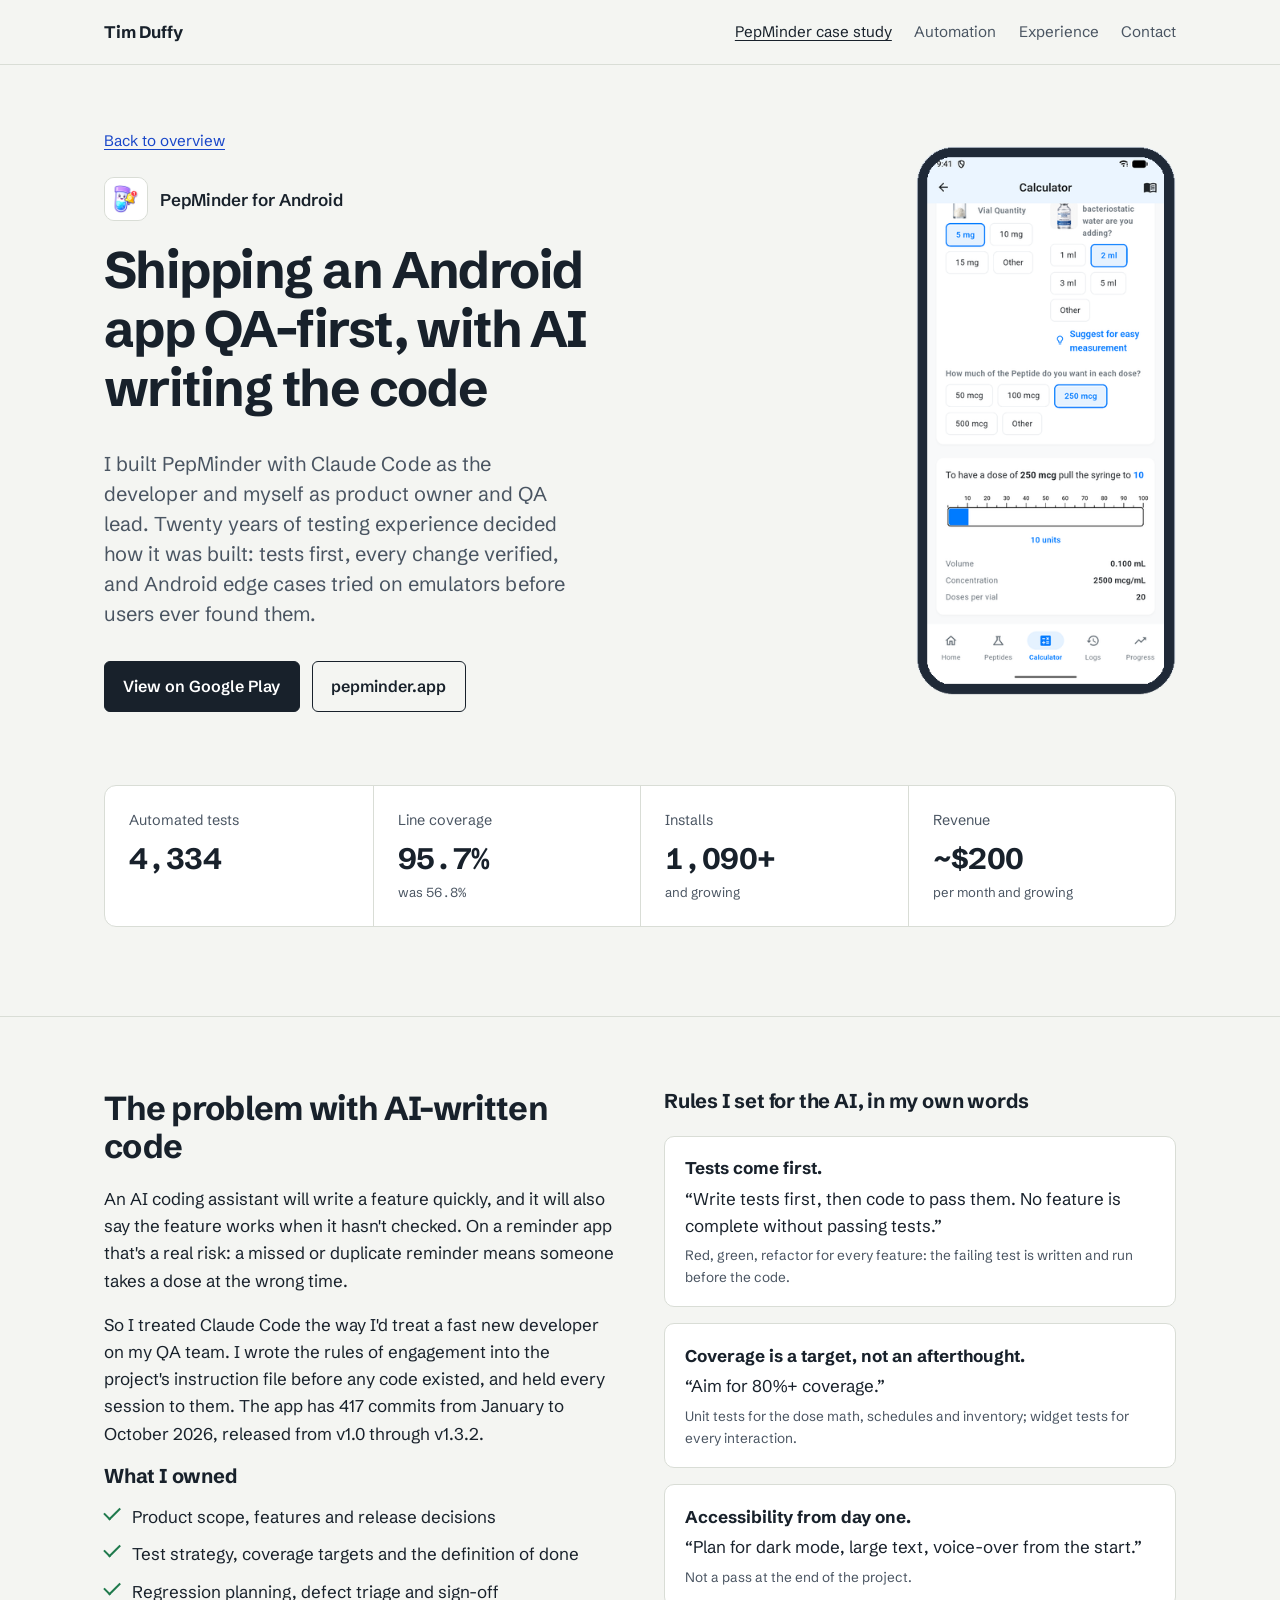
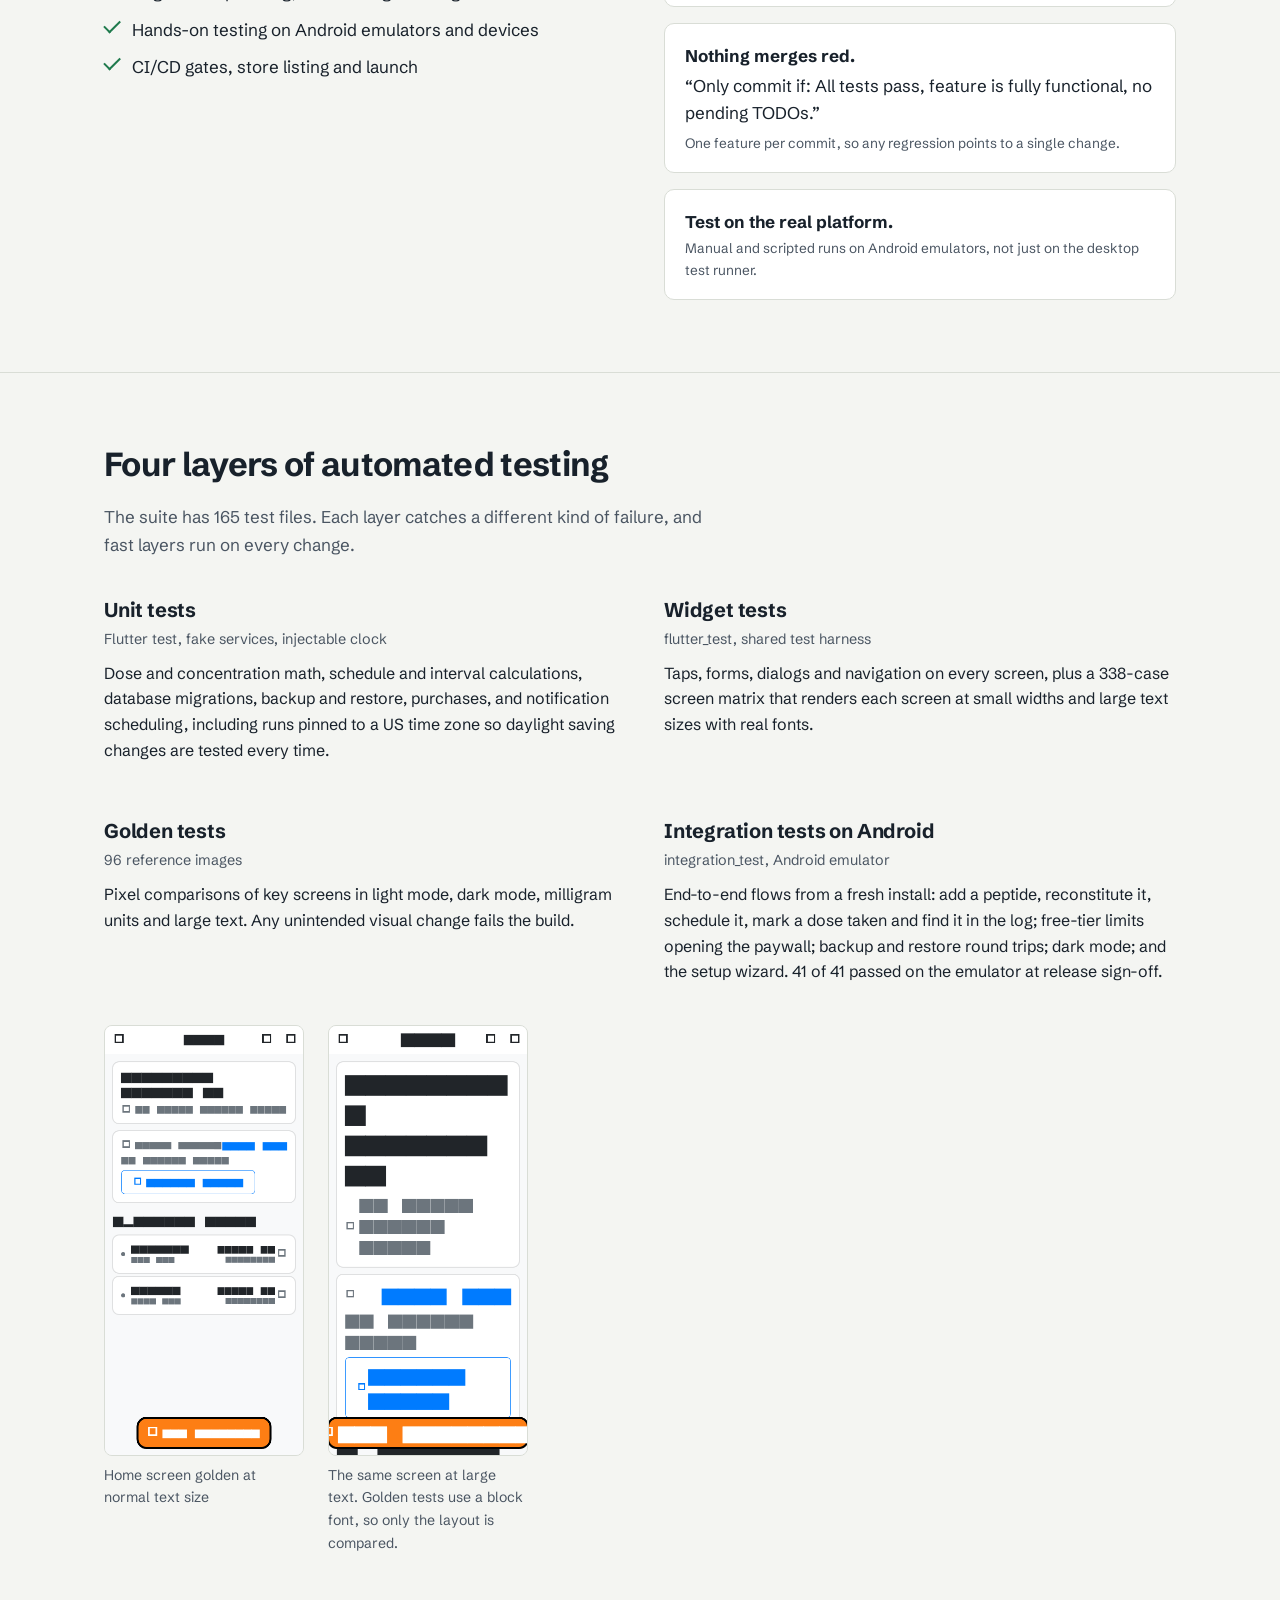
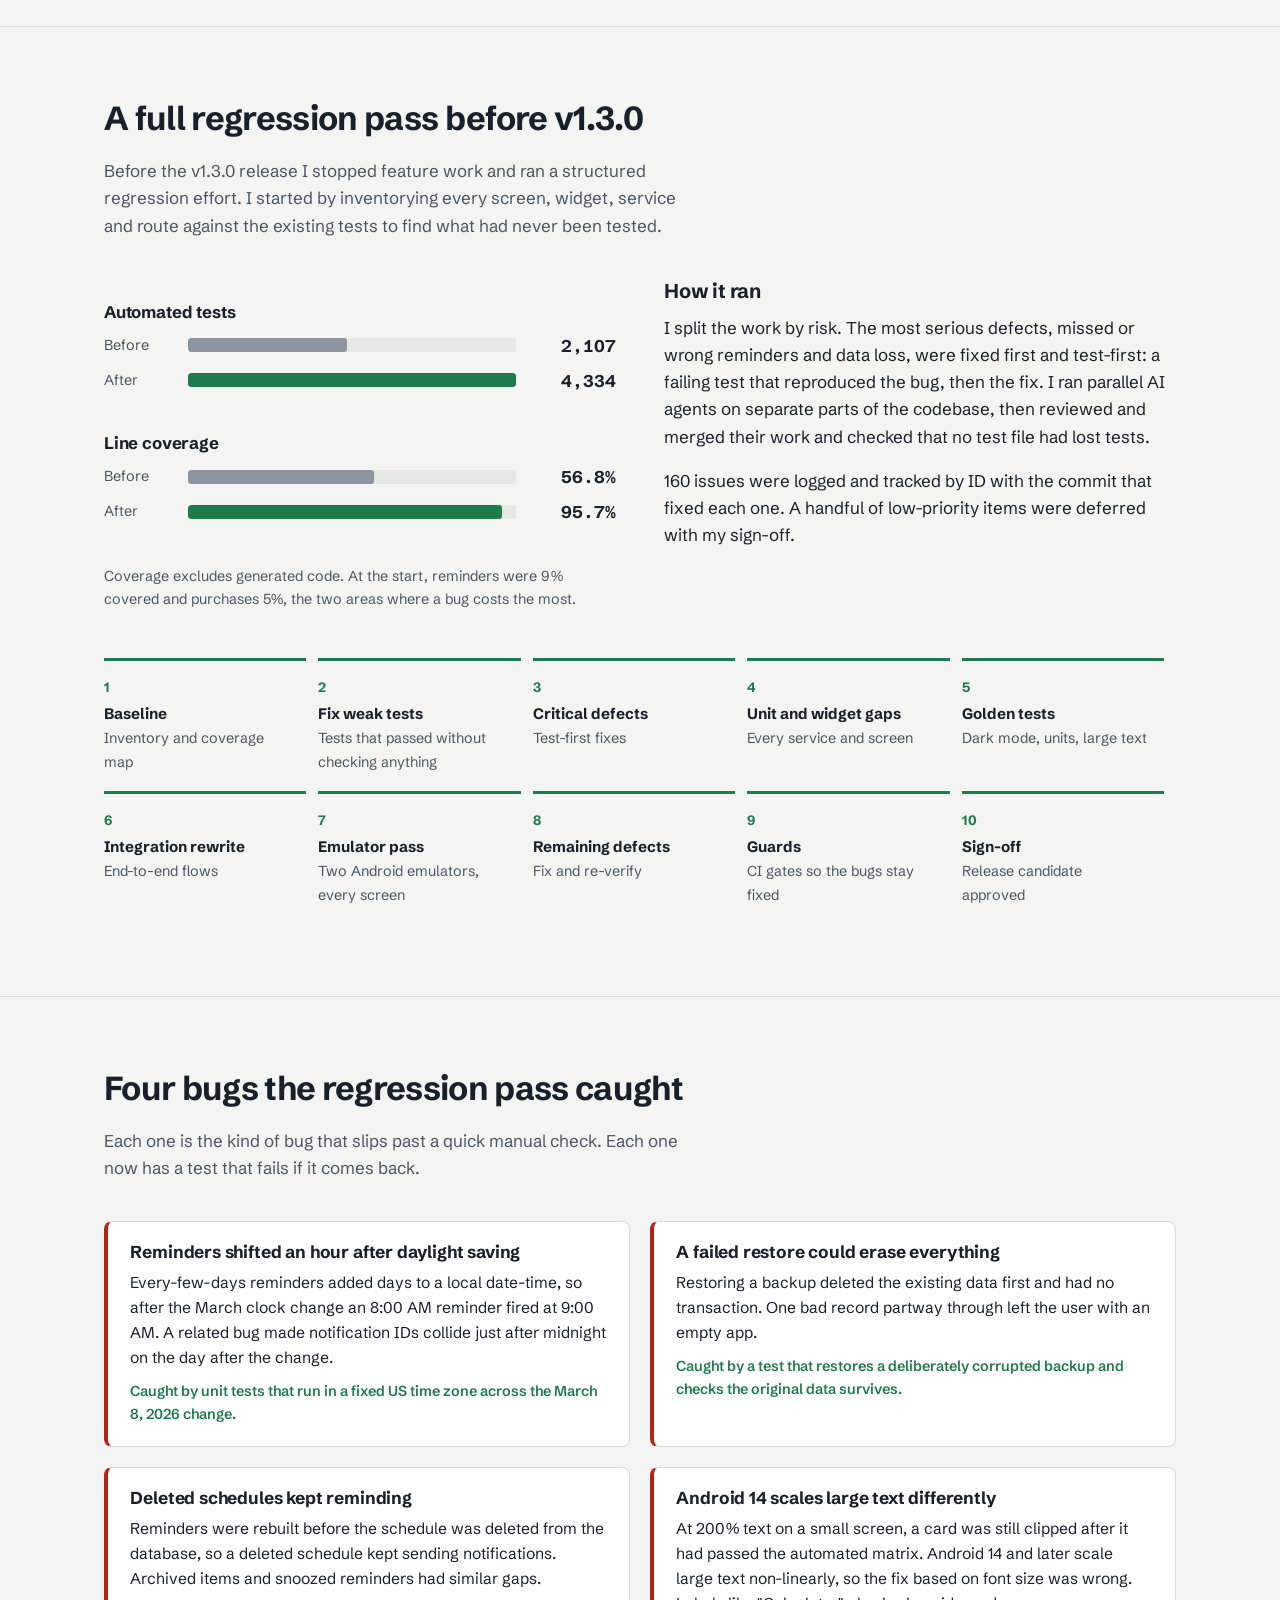
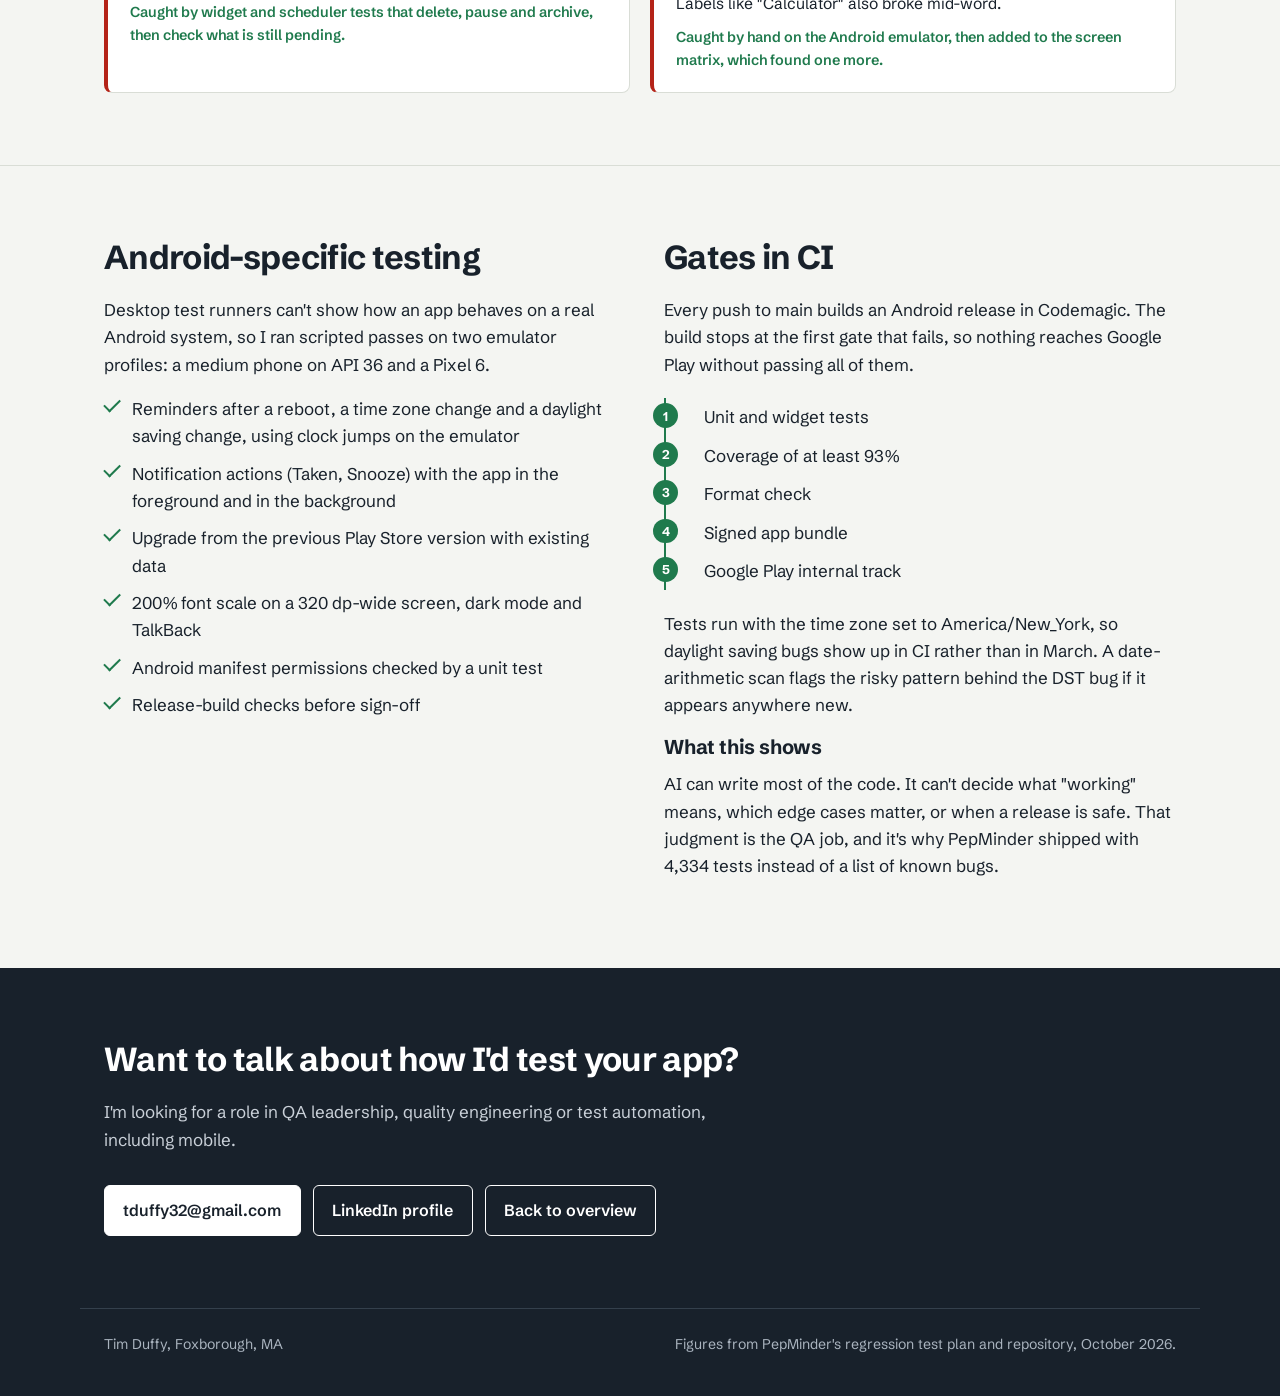
==== work/pepminder/index.html @ 7c8c9584 "Portfolio site: landing page and PepMinder case study Co-Authored-By: Claude Opus 5.5 <noreply@anthr" ====
<!DOCTYPE html>
<html lang="en">
<head>
<meta charset="utf-8">
<meta name="viewport" content="width=device-width, initial-scale=1">
<title>PepMinder case study: shipping an Android app QA-first | Tim Duffy</title>
<meta name="description" content="How Tim Duffy shipped PepMinder, an Android app on Google Play, by directing AI development with a QA-first process: test-driven development, 4,334 automated tests, 95.7% coverage and emulator testing.">
<meta property="og:title" content="PepMinder: shipping an Android app QA-first">
<meta property="og:description" content="4,334 automated tests, 95.7% line coverage, 160 issues logged in one regression pass, and 1,090+ installs on Google Play.">
<meta property="og:type" content="article">
<link rel="preconnect" href="https://fonts.googleapis.com">
<link rel="preconnect" href="https://fonts.gstatic.com" crossorigin>
<link href="https://fonts.googleapis.com/css2?family=IBM+Plex+Mono:wght@400;600;700&family=Schibsted+Grotesk:wght@400;600;700&display=swap" rel="stylesheet">
<link rel="stylesheet" href="../../assets/site.css">
<link rel="icon" href="data:image/svg+xml,%3Csvg xmlns='http://www.w3.org/2000/svg' viewBox='0 0 32 32'%3E%3Crect width='32' height='32' rx='6' fill='%2318212b'/%3E%3Cpath d='M9 16.5l4.5 4.5L23 11.5' stroke='%23fff' stroke-width='3.2' fill='none' stroke-linecap='round' stroke-linejoin='round'/%3E%3C/svg%3E">
</head>
<body>
<a class="skip" href="#main">Skip to content</a>

<header class="site-head">
  <div class="wrap">
    <a class="brand" href="../../">Tim Duffy</a>
    <nav class="site-nav" aria-label="Main">
      <a href="./" aria-current="page">PepMinder case study</a>
      <a href="../../#automation">Automation</a>
      <a href="../../#experience">Experience</a>
      <a href="../../#contact">Contact</a>
    </nav>
  </div>
</header>

<main id="main">

  <section class="cs-hero" aria-labelledby="cs-title">
    <div class="wrap">
      <div>
        <p class="crumb"><a href="../../">Back to overview</a></p>
        <div class="app-id"><img src="../../assets/img/pepminder-icon.png" width="44" height="44" alt=""> PepMinder for Android</div>
        <h1 id="cs-title">Shipping an Android app QA-first, with AI writing the code</h1>
        <p class="lede">I built PepMinder with Claude Code as the developer and myself as product owner and QA lead. Twenty years of testing experience decided how it was built: tests first, every change verified, and Android edge cases tried on emulators before users ever found them.</p>
        <div class="actions">
          <a class="btn btn-primary" href="https://play.google.com/store/apps/details?id=com.pepminder.pep_minder">View on Google Play</a>
          <a class="btn" href="https://pepminder.app">pepminder.app</a>
        </div>
      </div>
      <img src="../../assets/img/phone-calculator.png" width="324" height="684" alt="PepMinder's dose calculator on Android, showing a syringe filled to 10 units for a 250 mcg dose.">
    </div>
  </section>

  <section aria-label="Results" style="padding-top:0;border-top:0">
    <div class="wrap">
      <dl class="scoreboard">
        <div><dt>Automated tests</dt><dd>4,334</dd></div>
        <div><dt>Line coverage</dt><dd>95.7%<span class="note">was 56.8%</span></dd></div>
        <div><dt>Installs</dt><dd>1,090+<span class="note">and growing</span></dd></div>
        <div><dt>Revenue</dt><dd>~$200<span class="note">per month and growing</span></dd></div>
      </dl>
    </div>
  </section>

  <section aria-labelledby="role-title">
    <div class="wrap two-col">
      <div class="prose">
        <h2 id="role-title">The problem with AI-written code</h2>
        <p>An AI coding assistant will write a feature quickly, and it will also say the feature works when it hasn't checked. On a reminder app that's a real risk: a missed or duplicate reminder means someone takes a dose at the wrong time.</p>
        <p>So I treated Claude Code the way I'd treat a fast new developer on my QA team. I wrote the rules of engagement into the project's instruction file before any code existed, and held every session to them. The app has 417 commits from January to October 2026, released from v1.0 through v1.3.2.</p>
        <h3>What I owned</h3>
        <ul class="checklist">
          <li>Product scope, features and release decisions</li>
          <li>Test strategy, coverage targets and the definition of done</li>
          <li>Regression planning, defect triage and sign-off</li>
          <li>Hands-on testing on Android emulators and devices</li>
          <li>CI/CD gates, store listing and launch</li>
        </ul>
      </div>
      <div>
        <h3>Rules I set for the AI, in my own words</h3>
        <ol class="rules">
          <li><strong>Tests come first.</strong><q>Write tests first, then code to pass them. No feature is complete without passing tests.</q><span class="src">Red, green, refactor for every feature: the failing test is written and run before the code.</span></li>
          <li><strong>Coverage is a target, not an afterthought.</strong><q>Aim for 80%+ coverage.</q><span class="src">Unit tests for the dose math, schedules and inventory; widget tests for every interaction.</span></li>
          <li><strong>Accessibility from day one.</strong><q>Plan for dark mode, large text, voice-over from the start.</q><span class="src">Not a pass at the end of the project.</span></li>
          <li><strong>Nothing merges red.</strong><q>Only commit if: All tests pass, feature is fully functional, no pending TODOs.</q><span class="src">One feature per commit, so any regression points to a single change.</span></li>
          <li><strong>Test on the real platform.</strong><span class="src" style="margin-top:0">Manual and scripted runs on Android emulators, not just on the desktop test runner.</span></li>
        </ol>
      </div>
    </div>
  </section>

  <section aria-labelledby="layers-title">
    <div class="wrap">
      <div class="section-intro">
        <h2 id="layers-title">Four layers of automated testing</h2>
        <p>The suite has 165 test files. Each layer catches a different kind of failure, and fast layers run on every change.</p>
      </div>
      <div class="work">
        <article>
          <h3>Unit tests</h3>
          <p class="tools">Flutter test, fake services, injectable clock</p>
          <p>Dose and concentration math, schedule and interval calculations, database migrations, backup and restore, purchases, and notification scheduling, including runs pinned to a US time zone so daylight saving changes are tested every time.</p>
        </article>
        <article>
          <h3>Widget tests</h3>
          <p class="tools">flutter_test, shared test harness</p>
          <p>Taps, forms, dialogs and navigation on every screen, plus a 338-case screen matrix that renders each screen at small widths and large text sizes with real fonts.</p>
        </article>
        <article>
          <h3>Golden tests</h3>
          <p class="tools">96 reference images</p>
          <p>Pixel comparisons of key screens in light mode, dark mode, milligram units and large text. Any unintended visual change fails the build.</p>
        </article>
        <article>
          <h3>Integration tests on Android</h3>
          <p class="tools">integration_test, Android emulator</p>
          <p>End-to-end flows from a fresh install: add a peptide, reconstitute it, schedule it, mark a dose taken and find it in the log; free-tier limits opening the paywall; backup and restore round trips; dark mode; and the setup wizard. 41 of 41 passed on the emulator at release sign-off.</p>
        </article>
      </div>
      <div class="goldens">
        <figure>
          <img src="../../assets/img/golden-home-doses-light.png" width="393" height="852" alt="Golden test image of the home screen at normal text size. Text renders as solid blocks, the standard test font, so only layout is compared.">
          <figcaption>Home screen golden at normal text size</figcaption>
        </figure>
        <figure>
          <img src="../../assets/img/golden-home-doses-large-text-light.png" width="393" height="852" alt="The same golden at large text size. Cards grow taller and text wraps without clipping.">
          <figcaption>The same screen at large text. Golden tests use a block font, so only the layout is compared.</figcaption>
        </figure>
      </div>
    </div>
  </section>

  <section aria-labelledby="reg-title">
    <div class="wrap">
      <div class="section-intro">
        <h2 id="reg-title">A full regression pass before v1.3.0</h2>
        <p>Before the v1.3.0 release I stopped feature work and ran a structured regression effort. I started by inventorying every screen, widget, service and route against the existing tests to find what had never been tested.</p>
      </div>
      <div class="two-col">
        <div class="compare">
          <div>
            <h3>Automated tests</h3>
            <div class="bar"><span class="label">Before</span><span class="track"><span class="fill" style="width:48.6%"></span></span><span class="val">2,107</span></div>
            <div class="bar after"><span class="label">After</span><span class="track"><span class="fill" style="width:100%"></span></span><span class="val">4,334</span></div>
          </div>
          <div>
            <h3>Line coverage</h3>
            <div class="bar"><span class="label">Before</span><span class="track"><span class="fill" style="width:56.8%"></span></span><span class="val">56.8%</span></div>
            <div class="bar after"><span class="label">After</span><span class="track"><span class="fill" style="width:95.7%"></span></span><span class="val">95.7%</span></div>
          </div>
          <p class="small muted">Coverage excludes generated code. At the start, reminders were 9% covered and purchases 5%, the two areas where a bug costs the most.</p>
        </div>
        <div class="prose">
          <h3>How it ran</h3>
          <p>I split the work by risk. The most serious defects, missed or wrong reminders and data loss, were fixed first and test-first: a failing test that reproduced the bug, then the fix. I ran parallel AI agents on separate parts of the codebase, then reviewed and merged their work and checked that no test file had lost tests.</p>
          <p>160 issues were logged and tracked by ID with the commit that fixed each one. A handful of low-priority items were deferred with my sign-off.</p>
        </div>
      </div>
      <ol class="phases">
        <li><strong>Baseline</strong><span>Inventory and coverage map</span></li>
        <li><strong>Fix weak tests</strong><span>Tests that passed without checking anything</span></li>
        <li><strong>Critical defects</strong><span>Test-first fixes</span></li>
        <li><strong>Unit and widget gaps</strong><span>Every service and screen</span></li>
        <li><strong>Golden tests</strong><span>Dark mode, units, large text</span></li>
        <li><strong>Integration rewrite</strong><span>End-to-end flows</span></li>
        <li><strong>Emulator pass</strong><span>Two Android emulators, every screen</span></li>
        <li><strong>Remaining defects</strong><span>Fix and re-verify</span></li>
        <li><strong>Guards</strong><span>CI gates so the bugs stay fixed</span></li>
        <li><strong>Sign-off</strong><span>Release candidate approved</span></li>
      </ol>
    </div>
  </section>

  <section aria-labelledby="bugs-title">
    <div class="wrap">
      <div class="section-intro">
        <h2 id="bugs-title">Four bugs the regression pass caught</h2>
        <p>Each one is the kind of bug that slips past a quick manual check. Each one now has a test that fails if it comes back.</p>
      </div>
      <div class="bugs">
        <article class="bug">
          <h3>Reminders shifted an hour after daylight saving</h3>
          <p>Every-few-days reminders added days to a local date-time, so after the March clock change an 8:00 AM reminder fired at 9:00 AM. A related bug made notification IDs collide just after midnight on the day after the change.</p>
          <p class="caught">Caught by unit tests that run in a fixed US time zone across the March 8, 2026 change.</p>
        </article>
        <article class="bug">
          <h3>A failed restore could erase everything</h3>
          <p>Restoring a backup deleted the existing data first and had no transaction. One bad record partway through left the user with an empty app.</p>
          <p class="caught">Caught by a test that restores a deliberately corrupted backup and checks the original data survives.</p>
        </article>
        <article class="bug">
          <h3>Deleted schedules kept reminding</h3>
          <p>Reminders were rebuilt before the schedule was deleted from the database, so a deleted schedule kept sending notifications. Archived items and snoozed reminders had similar gaps.</p>
          <p class="caught">Caught by widget and scheduler tests that delete, pause and archive, then check what is still pending.</p>
        </article>
        <article class="bug">
          <h3>Android 14 scales large text differently</h3>
          <p>At 200% text on a small screen, a card was still clipped after it had passed the automated matrix. Android 14 and later scale large text non-linearly, so the fix based on font size was wrong. Labels like "Calculator" also broke mid-word.</p>
          <p class="caught">Caught by hand on the Android emulator, then added to the screen matrix, which found one more.</p>
        </article>
      </div>
    </div>
  </section>

  <section aria-labelledby="android-title">
    <div class="wrap two-col">
      <div class="prose">
        <h2 id="android-title">Android-specific testing</h2>
        <p>Desktop test runners can't show how an app behaves on a real Android system, so I ran scripted passes on two emulator profiles: a medium phone on API 36 and a Pixel 6.</p>
        <ul class="checklist">
          <li>Reminders after a reboot, a time zone change and a daylight saving change, using clock jumps on the emulator</li>
          <li>Notification actions (Taken, Snooze) with the app in the foreground and in the background</li>
          <li>Upgrade from the previous Play Store version with existing data</li>
          <li>200% font scale on a 320 dp-wide screen, dark mode and TalkBack</li>
          <li>Android manifest permissions checked by a unit test</li>
          <li>Release-build checks before sign-off</li>
        </ul>
      </div>
      <div class="prose">
        <h2>Gates in CI</h2>
        <p>Every push to main builds an Android release in Codemagic. The build stops at the first gate that fails, so nothing reaches Google Play without passing all of them.</p>
        <ol class="pipeline" aria-label="Release pipeline steps">
          <li>Unit and widget tests</li>
          <li>Coverage of at least 93%</li>
          <li>Format check</li>
          <li>Signed app bundle</li>
          <li>Google Play internal track</li>
        </ol>
        <p>Tests run with the time zone set to America/New_York, so daylight saving bugs show up in CI rather than in March. A date-arithmetic scan flags the risky pattern behind the DST bug if it appears anywhere new.</p>
        <h3>What this shows</h3>
        <p>AI can write most of the code. It can't decide what "working" means, which edge cases matter, or when a release is safe. That judgment is the QA job, and it's why PepMinder shipped with 4,334 tests instead of a list of known bugs.</p>
      </div>
    </div>
  </section>

  <section id="contact" class="contact" aria-labelledby="contact-title">
    <div class="wrap">
      <h2 id="contact-title">Want to talk about how I'd test your app?</h2>
      <p>I'm looking for a role in QA leadership, quality engineering or test automation, including mobile.</p>
      <div class="actions">
        <a class="btn btn-primary" href="mailto:tduffy32@gmail.com">tduffy32@gmail.com</a>
        <a class="btn" href="https://www.linkedin.com/in/timothyduffy-qa">LinkedIn profile</a>
        <a class="btn" href="../../">Back to overview</a>
      </div>
    </div>
  </section>
</main>

<footer class="site-foot">
  <div class="wrap">
    <span>Tim Duffy, Foxborough, MA</span>
    <span>Figures from PepMinder's regression test plan and repository, October 2026.</span>
  </div>
</footer>
</body>
</html>
---- assets/site.css ----
/* Tim Duffy — portfolio. Plain CSS, no build step. */
:root {
  --paper: #f4f5f2;
  --surface: #ffffff;
  --ink: #18212b;
  --ink-soft: #4a5562;
  --rule: #d9ddd6;
  --link: #1846c9;
  --pass: #1f7a4d;
  --fail: #b42318;
  --thermal: #2b2b2b;
  --sans: "Schibsted Grotesk", system-ui, -apple-system, "Segoe UI", sans-serif;
  --mono: "IBM Plex Mono", ui-monospace, "Cascadia Mono", Consolas, monospace;
  --measure: 66ch;
  --wrap: 1120px;
}

*, *::before, *::after { box-sizing: border-box; }
html { -webkit-text-size-adjust: 100%; }
body {
  margin: 0;
  background: var(--paper);
  color: var(--ink);
  font: 400 1.0625rem/1.6 var(--sans);
  font-feature-settings: "ss01";
}
img { max-width: 100%; height: auto; display: block; }
a { color: var(--link); text-underline-offset: 0.18em; text-decoration-thickness: 1px; }
a:hover { text-decoration-thickness: 2px; }
:focus-visible { outline: 3px solid var(--link); outline-offset: 3px; border-radius: 2px; }

.skip { position: absolute; left: -999px; top: 0; background: var(--ink); color: #fff; padding: .6rem 1rem; z-index: 10; }
.skip:focus { left: 1rem; top: 1rem; }

.wrap { max-width: var(--wrap); margin: 0 auto; padding: 0 1.5rem; }

/* Header */
.site-head { border-bottom: 1px solid var(--rule); background: var(--paper); }
.site-head .wrap { display: flex; align-items: center; justify-content: space-between; gap: 1rem; min-height: 4rem; flex-wrap: wrap; }
.brand { font-weight: 700; font-size: 1.05rem; color: var(--ink); text-decoration: none; letter-spacing: -0.01em; }
.site-nav { display: flex; gap: 1.4rem; flex-wrap: wrap; font-size: .95rem; }
.site-nav a { color: var(--ink-soft); text-decoration: none; padding: .3rem 0; }
.site-nav a:hover, .site-nav a[aria-current="page"] { color: var(--ink); text-decoration: underline; }

/* Type scale (1.25) */
h1, h2, h3 { line-height: 1.15; letter-spacing: -0.02em; margin: 0 0 .6em; font-weight: 700; }
h1 { font-size: clamp(2.25rem, 4.6vw, 3.6rem); letter-spacing: -0.03em; }
h2 { font-size: clamp(1.6rem, 2.6vw, 2.15rem); }
h3 { font-size: 1.25rem; letter-spacing: -0.01em; }
p { margin: 0 0 1em; max-width: var(--measure); }
.lede { font-size: 1.25rem; line-height: 1.5; color: var(--ink-soft); max-width: 40ch; }
.muted { color: var(--ink-soft); }
.small { font-size: .9rem; }

section { padding: 4.5rem 0; border-top: 1px solid var(--rule); }
section:first-of-type { border-top: 0; }
.section-intro { max-width: 60ch; margin-bottom: 2.5rem; }
.section-intro p { color: var(--ink-soft); }

/* Buttons */
.actions { display: flex; flex-wrap: wrap; gap: .75rem; margin-top: 2rem; }
.btn {
  display: inline-flex; align-items: center; gap: .5rem;
  padding: .75rem 1.15rem; border-radius: 6px; font-weight: 600; font-size: 1rem;
  text-decoration: none; border: 1.5px solid var(--ink); color: var(--ink); background: transparent;
}
.btn:hover { background: var(--ink); color: #fff; }
.btn-primary { background: var(--ink); color: #fff; }
.btn-primary:hover { background: #000; }

/* Hero */
.hero { padding: 4.5rem 0 5rem; }
.hero .wrap { display: grid; grid-template-columns: minmax(0, 1.25fr) minmax(0, 0.85fr); gap: 4rem; align-items: start; }
.hero-role { font-size: 1.1rem; font-weight: 600; color: var(--ink-soft); margin-bottom: 1.2rem; }
.hero h1 { max-width: 15ch; }
.hero-note { margin-top: 2rem; font-size: .95rem; color: var(--ink-soft); }

/* The receipt — the one loud thing on the page */
.receipt {
  font-family: var(--mono); color: var(--thermal); font-size: .86rem; line-height: 1.55;
  background: var(--surface); padding: 1.75rem 1.5rem 2.25rem; position: relative;
  box-shadow: 0 1px 0 var(--rule), 0 18px 40px -24px rgba(24, 33, 43, .45);
  transform: rotate(1.2deg); transform-origin: top center;
  --tear: 10px;
  -webkit-mask: conic-gradient(from -45deg at bottom, #0000, #000 1deg 89deg, #0000 90deg) 50% / var(--tear) 100%;
          mask: conic-gradient(from -45deg at bottom, #0000, #000 1deg 89deg, #0000 90deg) 50% / var(--tear) 100%;
  padding-bottom: calc(2.25rem + var(--tear));
}
@media (prefers-reduced-motion: no-preference) {
  .receipt { animation: print 1.1s cubic-bezier(.2,.7,.2,1) both .15s; }
  @keyframes print { from { clip-path: inset(0 0 100% 0); } to { clip-path: inset(0 0 0 0); } }
}
.receipt h2 { font: 600 1rem/1.3 var(--mono); text-align: center; letter-spacing: .02em; margin: 0; }
.receipt .center { text-align: center; margin: 0; max-width: none; }
.receipt hr { border: 0; border-top: 1px dashed #9a9a9a; margin: .9rem 0; }
.receipt dl { margin: 0; }
.receipt .line { display: flex; gap: .5rem; align-items: baseline; }
.receipt .line dt { flex: 0 1 auto; }
.receipt .line::after { content: none; }
.receipt .line .dots { flex: 1 1 auto; border-bottom: 1px dotted #9a9a9a; transform: translateY(-.3em); min-width: 1rem; }
.receipt .line dd { margin: 0; flex: 0 0 auto; text-align: right; font-weight: 600; }
.receipt .total { font-size: 1.05rem; font-weight: 700; }
.receipt .approved { text-align: center; font-weight: 700; letter-spacing: .08em; margin: .8rem 0 .2rem; max-width: none; }
.receipt .barcode { height: 38px; margin: .6rem auto 0; width: 80%;
  background: repeating-linear-gradient(90deg, var(--thermal) 0 2px, transparent 2px 4px, var(--thermal) 4px 5px, transparent 5px 8px, var(--thermal) 8px 11px, transparent 11px 12px); }

/* Featured project */
.feature { display: grid; grid-template-columns: minmax(0, 1fr) 300px; gap: 3.5rem; align-items: center;
  background: var(--surface); border: 1px solid var(--rule); border-radius: 14px; padding: 2.75rem; }
.feature .tag { display: inline-block; font-size: .85rem; font-weight: 600; color: var(--pass);
  border: 1px solid currentColor; border-radius: 999px; padding: .15rem .65rem; margin-bottom: 1rem; }
.feature-phone { justify-self: center; width: 100%; max-width: 280px; filter: drop-shadow(0 20px 30px rgba(24,33,43,.18)); }
.facts { display: grid; grid-template-columns: repeat(2, minmax(0, 1fr)); gap: 1.25rem 2rem; margin: 1.75rem 0 0; }
.facts div { border-left: 3px solid var(--ink); padding-left: .9rem; }
.facts dt { font-size: .9rem; color: var(--ink-soft); }
.facts dd { margin: 0; font-size: 1.6rem; font-weight: 700; letter-spacing: -0.02em; font-variant-numeric: tabular-nums; }

/* Work list */
.work { display: grid; grid-template-columns: repeat(2, minmax(0, 1fr)); gap: 2.5rem 3rem; }
.work article h3 { margin-bottom: .35em; }
.work article .tools { font-size: .9rem; color: var(--ink-soft); margin-bottom: .7em; }
.work article p { font-size: 1rem; }

/* Timeline (a real sequence) */
.timeline { list-style: none; padding: 0; margin: 0; border-left: 2px solid var(--ink); }
.timeline li { position: relative; padding: 0 0 2.25rem 2rem; }
.timeline li:last-child { padding-bottom: 0; }
.timeline li::before { content: ""; position: absolute; left: -7px; top: .45rem; width: 12px; height: 12px; border-radius: 50%; background: var(--paper); border: 2px solid var(--ink); }
.timeline li:first-child::before { background: var(--ink); }
.timeline .when { font-size: .9rem; color: var(--ink-soft); font-variant-numeric: tabular-nums; }
.timeline h3 { margin: .1rem 0 .4rem; }
.timeline ul { margin: .4rem 0 0; padding-left: 1.1rem; max-width: var(--measure); }
.timeline ul li { padding: 0 0 .3rem; }
.timeline ul li::before { content: none; }

.skills { display: grid; grid-template-columns: repeat(3, minmax(0, 1fr)); gap: 2rem; }
.skills.skills-stack { grid-template-columns: 1fr; gap: .5rem; }
.skills h3 { font-size: 1.05rem; margin-bottom: .3em; }
.skills p { font-size: .98rem; color: var(--ink-soft); }

/* Contact / footer */
.contact { background: var(--ink); color: #fff; border-top: 0; }
.contact h2 { color: #fff; }
.contact p { color: #c9d0d8; }
.contact a { color: #fff; }
.contact .btn { border-color: #fff; color: #fff; }
.contact .btn:hover { background: #fff; color: var(--ink); }
.contact .btn-primary { background: #fff; color: var(--ink); }
.site-foot { background: var(--ink); color: #aab4bf; font-size: .88rem; padding: 0 0 2.5rem; }
.site-foot a { color: #dfe5ea; }
.site-foot .wrap { border-top: 1px solid #34404c; padding-top: 1.5rem; display: flex; justify-content: space-between; gap: 1rem; flex-wrap: wrap; }

/* ---------- Case study ---------- */
.cs-hero { padding: 4rem 0 3.5rem; }
.cs-hero .wrap { display: grid; grid-template-columns: minmax(0, 1fr) 260px; gap: 3.5rem; align-items: center; }
.cs-hero .crumb { font-size: .95rem; margin-bottom: 1.5rem; }
.cs-hero h1 { font-size: clamp(2.1rem, 4.2vw, 3.2rem); max-width: 18ch; }
.app-id { display: flex; align-items: center; gap: .75rem; margin-bottom: 1.25rem; font-weight: 600; }
.app-id img { width: 44px; height: 44px; border-radius: 10px; background: #fff; border: 1px solid var(--rule); }

.scoreboard { display: grid; grid-template-columns: repeat(4, minmax(0, 1fr)); border: 1px solid var(--rule); border-radius: 12px; background: var(--surface); }
.scoreboard div { padding: 1.4rem 1.5rem; border-left: 1px solid var(--rule); }
.scoreboard div:first-child { border-left: 0; }
.scoreboard dt { font-size: .9rem; color: var(--ink-soft); }
.scoreboard dd { margin: .2rem 0 0; font-size: 1.85rem; font-weight: 700; letter-spacing: -0.02em; font-variant-numeric: tabular-nums; }
.scoreboard .note { font-size: .82rem; color: var(--ink-soft); font-weight: 400; letter-spacing: 0; display: block; }

.prose { max-width: var(--measure); }
.prose h2 { margin-top: 0; }
.two-col { display: grid; grid-template-columns: minmax(0, 1fr) minmax(0, 1fr); gap: 3rem; }

.rules { counter-reset: rule; list-style: none; padding: 0; margin: 1.5rem 0 0; display: grid; gap: 1rem; }
.rules li { background: var(--surface); border: 1px solid var(--rule); border-radius: 10px; padding: 1.1rem 1.25rem; }
.rules strong { display: block; margin-bottom: .2rem; }
.rules q { quotes: "“" "”"; font-style: normal; }
.rules .src { font-size: .85rem; color: var(--ink-soft); display: block; margin-top: .4rem; }

/* Before/after bars */
.compare { display: grid; gap: 2rem; margin-top: 1.5rem; }
.compare h3 { font-size: 1.05rem; margin-bottom: .6rem; }
.bar { display: grid; grid-template-columns: 4.5rem minmax(0, 1fr) 5.5rem; gap: .75rem; align-items: center; margin-bottom: .5rem; font-variant-numeric: tabular-nums; }
.bar .label { font-size: .9rem; color: var(--ink-soft); }
.bar .track, .bar .fill { display: block; }
.bar .track { height: 14px; background: #e6e9e3; border-radius: 3px; overflow: hidden; }
.bar .fill { height: 100%; background: #8c96a1; border-radius: 3px; }
.bar.after .fill { background: var(--pass); }
.bar .val { font-weight: 700; text-align: right; }

.phases { list-style: none; padding: 0; margin: 2rem 0 0; display: grid; grid-template-columns: repeat(5, minmax(0, 1fr)); gap: 0; counter-reset: ph; }
.phases li { counter-increment: ph; padding: 1rem 1rem 1rem 0; border-top: 3px solid var(--pass); margin-right: .75rem; font-size: .95rem; }
.phases li::before { content: counter(ph); display: block; font-weight: 700; font-size: .85rem; color: var(--pass); margin-bottom: .2rem; }
.phases strong { display: block; }
.phases span { color: var(--ink-soft); font-size: .9rem; }

.bugs { display: grid; grid-template-columns: repeat(2, minmax(0, 1fr)); gap: 1.25rem; margin-top: 1.5rem; }
.bug { background: var(--surface); border: 1px solid var(--rule); border-left: 4px solid var(--fail); border-radius: 8px; padding: 1.25rem 1.4rem; }
.bug h3 { font-size: 1.08rem; margin-bottom: .5rem; }
.bug p { font-size: .98rem; margin-bottom: .6rem; }
.bug .caught { font-size: .9rem; color: var(--pass); font-weight: 600; margin: 0; }

.goldens { display: grid; grid-template-columns: repeat(2, minmax(0, 200px)); gap: 1.5rem; margin-top: 1.5rem; }
.goldens figure { margin: 0; }
.goldens img { border: 1px solid var(--rule); border-radius: 8px; background: #fff; }
.goldens figcaption { font-size: .88rem; color: var(--ink-soft); margin-top: .5rem; }

.checklist { list-style: none; padding: 0; margin: 1rem 0 0; display: grid; gap: .65rem; max-width: var(--measure); }
.checklist li { padding-left: 1.75rem; position: relative; }
.checklist li::before { content: ""; position: absolute; left: 0; top: .42em; width: 1rem; height: .55rem; border-left: 2.5px solid var(--pass); border-bottom: 2.5px solid var(--pass); transform: rotate(-45deg) translate(2px, -2px); }

.pipeline { margin: 1.25rem 0; padding: 0; list-style: none; counter-reset: step; border-left: 2px solid var(--pass); }
.pipeline li { counter-increment: step; position: relative; padding: .35rem 0 .35rem 2.4rem; }
.pipeline li::before { content: counter(step); position: absolute; left: -.8rem; top: .35rem; width: 1.55rem; height: 1.55rem; border-radius: 50%;
  background: var(--pass); color: #fff; font-size: .8rem; font-weight: 700; display: grid; place-items: center; }

.screens { display: flex; gap: 1.5rem; }
.screens img { width: 50%; max-width: 230px; filter: drop-shadow(0 16px 24px rgba(24,33,43,.16)); }

/* Responsive */
@media (max-width: 900px) {
  .hero .wrap, .cs-hero .wrap, .feature, .two-col { grid-template-columns: 1fr; gap: 2.5rem; }
  .receipt { transform: none; max-width: 420px; }
  .feature { padding: 1.75rem; }
  .feature-phone { max-width: 240px; }
  .work, .bugs { grid-template-columns: 1fr; }
  .skills { grid-template-columns: 1fr 1fr; }
  .scoreboard { grid-template-columns: repeat(2, minmax(0, 1fr)); }
  .scoreboard div:nth-child(3) { border-left: 0; }
  .scoreboard div:nth-child(n+3) { border-top: 1px solid var(--rule); }
  .phases { grid-template-columns: repeat(2, minmax(0, 1fr)); row-gap: 1rem; }
  .cs-hero .wrap > img { max-width: 220px; }
}
@media (max-width: 560px) {
  body { font-size: 1rem; }
  section { padding: 3.25rem 0; }
  .wrap { padding: 0 1.1rem; }
  .skills, .facts { grid-template-columns: 1fr; }
  .site-nav { gap: 1rem; }
  .receipt { font-size: .8rem; padding-left: 1.1rem; padding-right: 1.1rem; }
}
@media print {
  .site-head, .contact .actions, .receipt { box-shadow: none; transform: none; }
  body { background: #fff; }
}
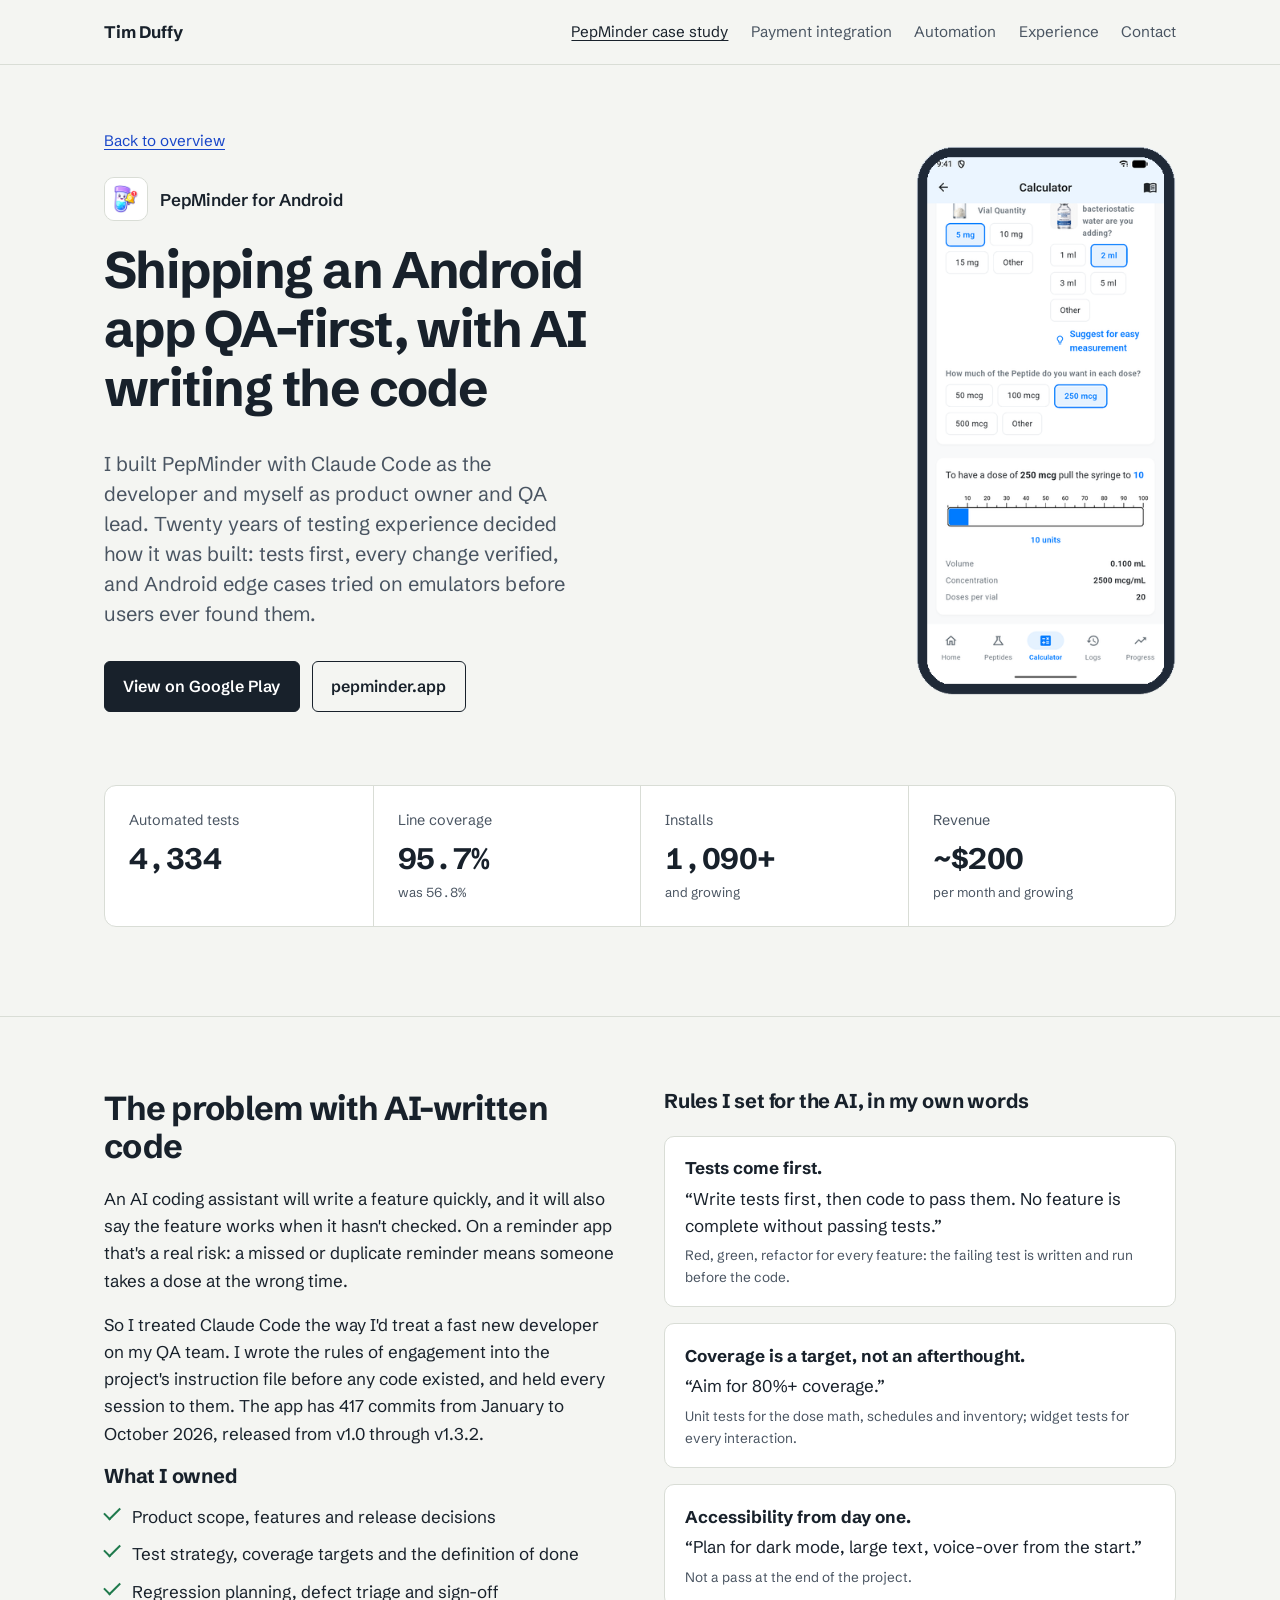
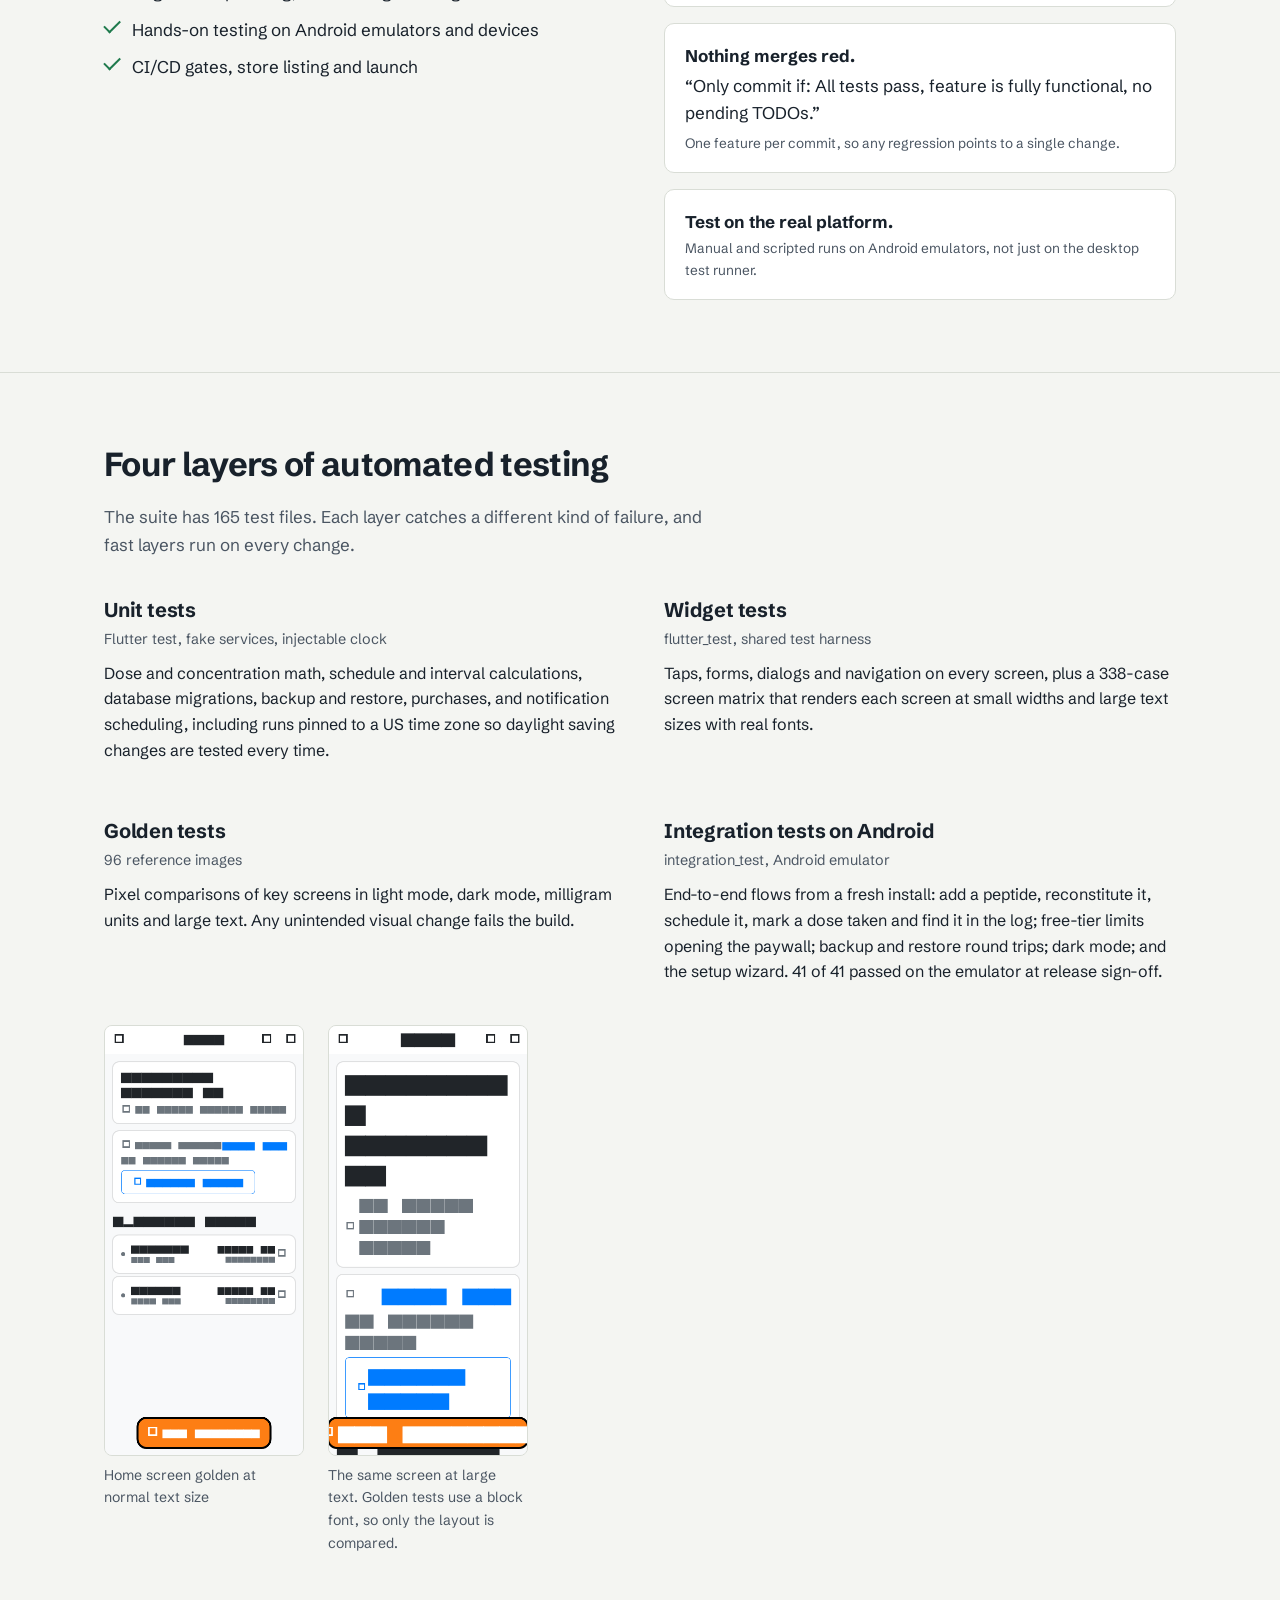
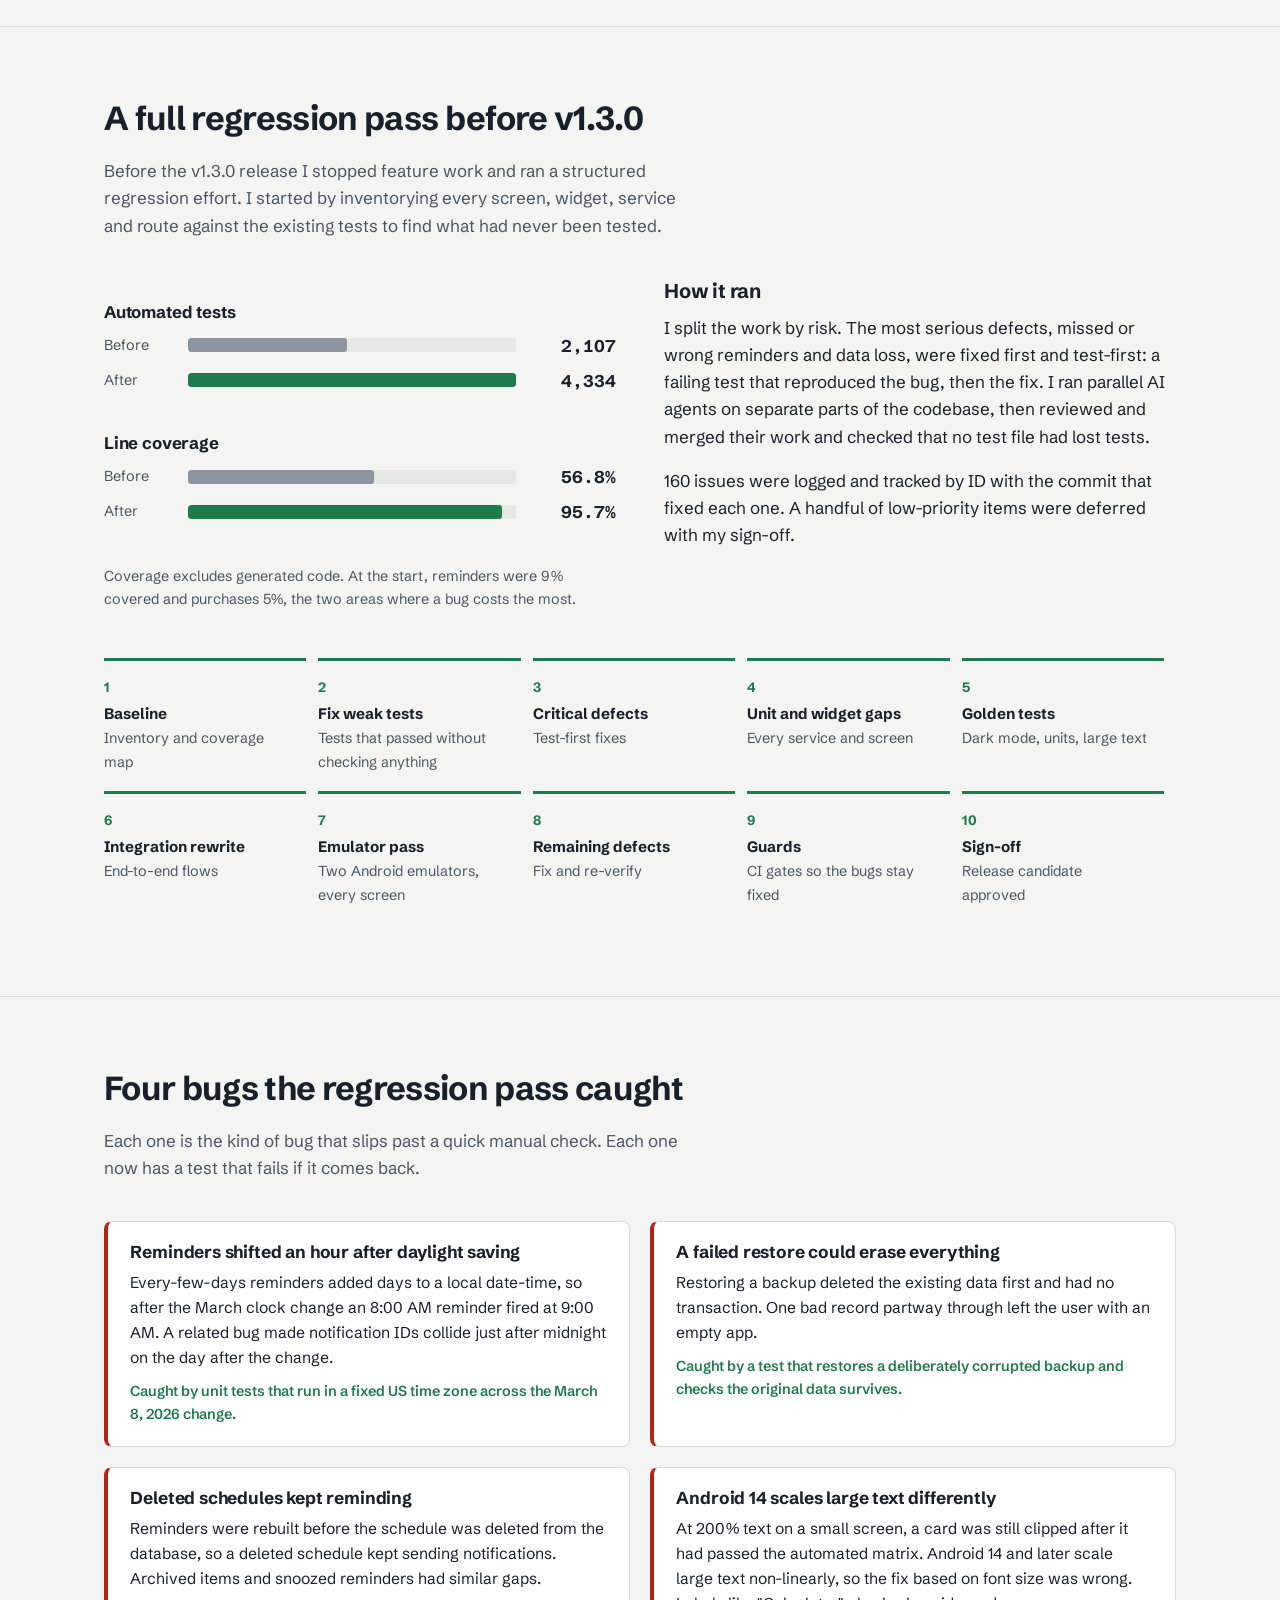
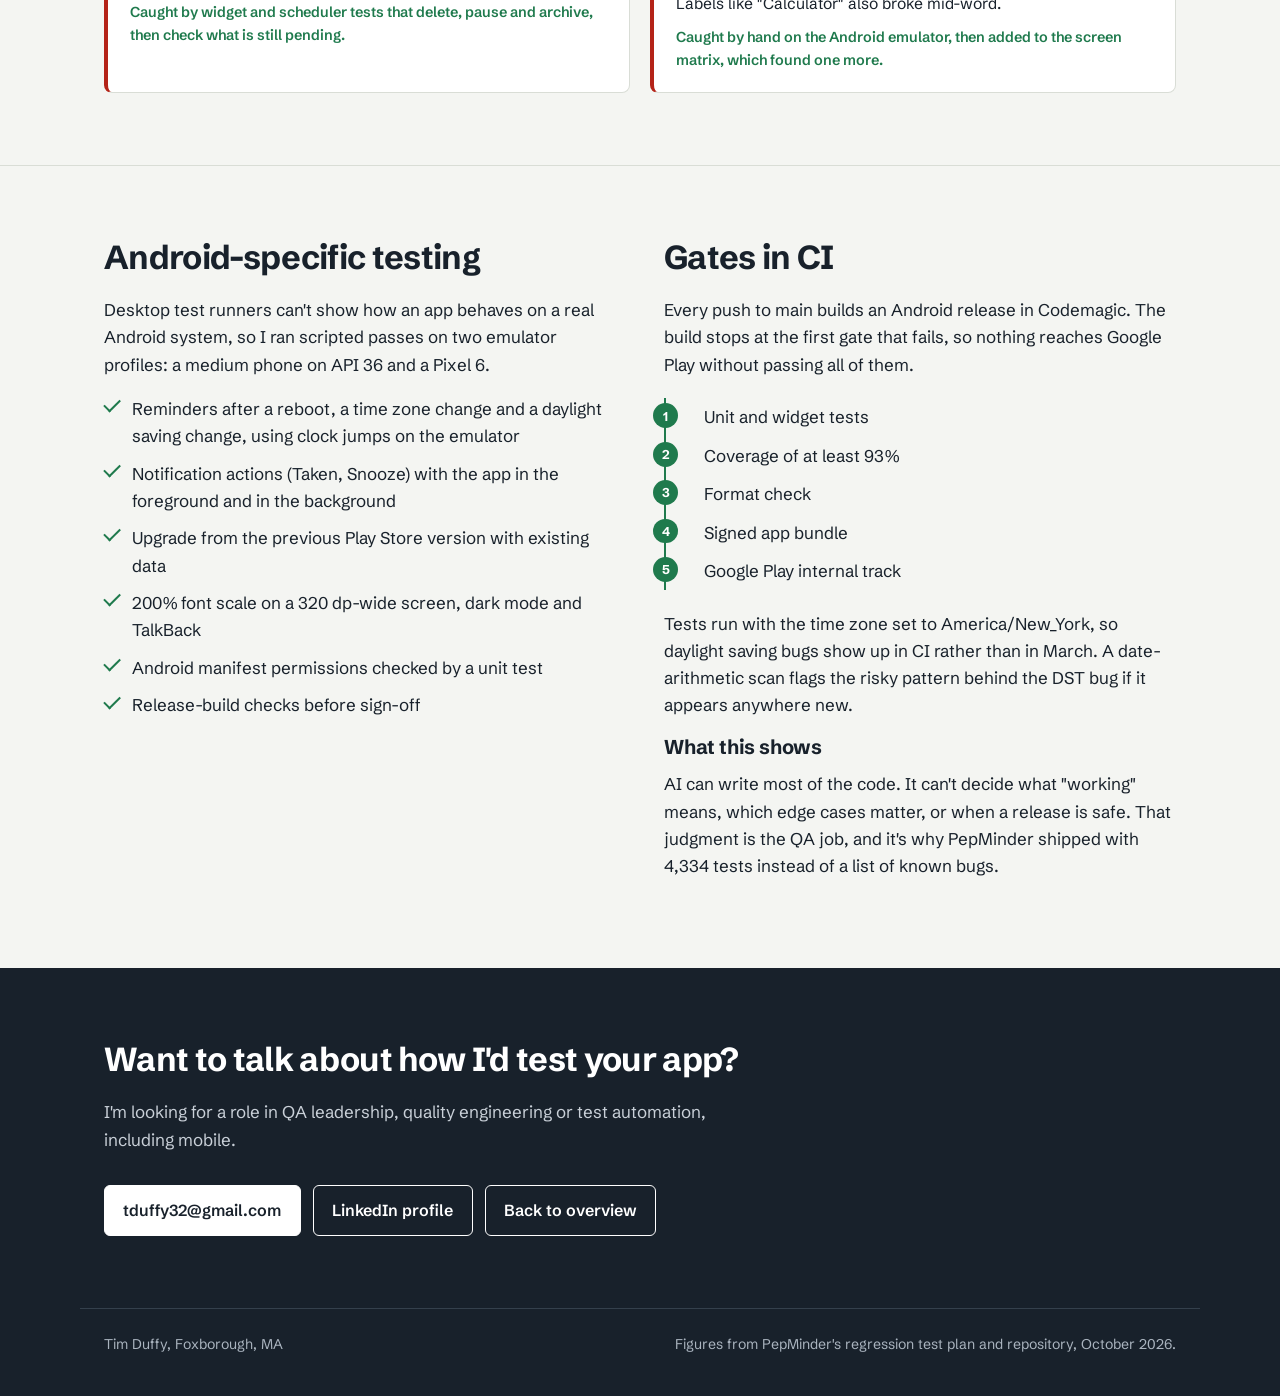
==== commit 9efa48d4: "Add Payment Integration Sandbox case study; feature it on the landing page Co-Authored-By: Claude Op" ====
--- a/work/pepminder/index.html
+++ b/work/pepminder/index.html
@@ -22,6 +22,7 @@
     <a class="brand" href="../../">Tim Duffy</a>
     <nav class="site-nav" aria-label="Main">
       <a href="./" aria-current="page">PepMinder case study</a>
+      <a href="../payment-sandbox/">Payment integration</a>
       <a href="../../#automation">Automation</a>
       <a href="../../#experience">Experience</a>
       <a href="../../#contact">Contact</a>
--- a/assets/site.css
+++ b/assets/site.css
@@ -241,3 +241,13 @@
   .site-head, .contact .actions, .receipt { box-shadow: none; transform: none; }
   body { background: #fff; }
 }
+
+/* Text-only case study hero and a section with no top padding */
+.cs-hero.cs-hero-text .wrap { grid-template-columns: minmax(0, 1fr); }
+.cs-hero.cs-hero-text h1 { max-width: 22ch; }
+.cs-hero.cs-hero-text .lede { max-width: 58ch; }
+section.flush { padding-top: 0; border-top: 0; }
+.checklist strong { font-weight: 700; }
+
+.feature.feature-text { grid-template-columns: minmax(0, 1fr); }
+.feature.feature-text p { max-width: 70ch; }
